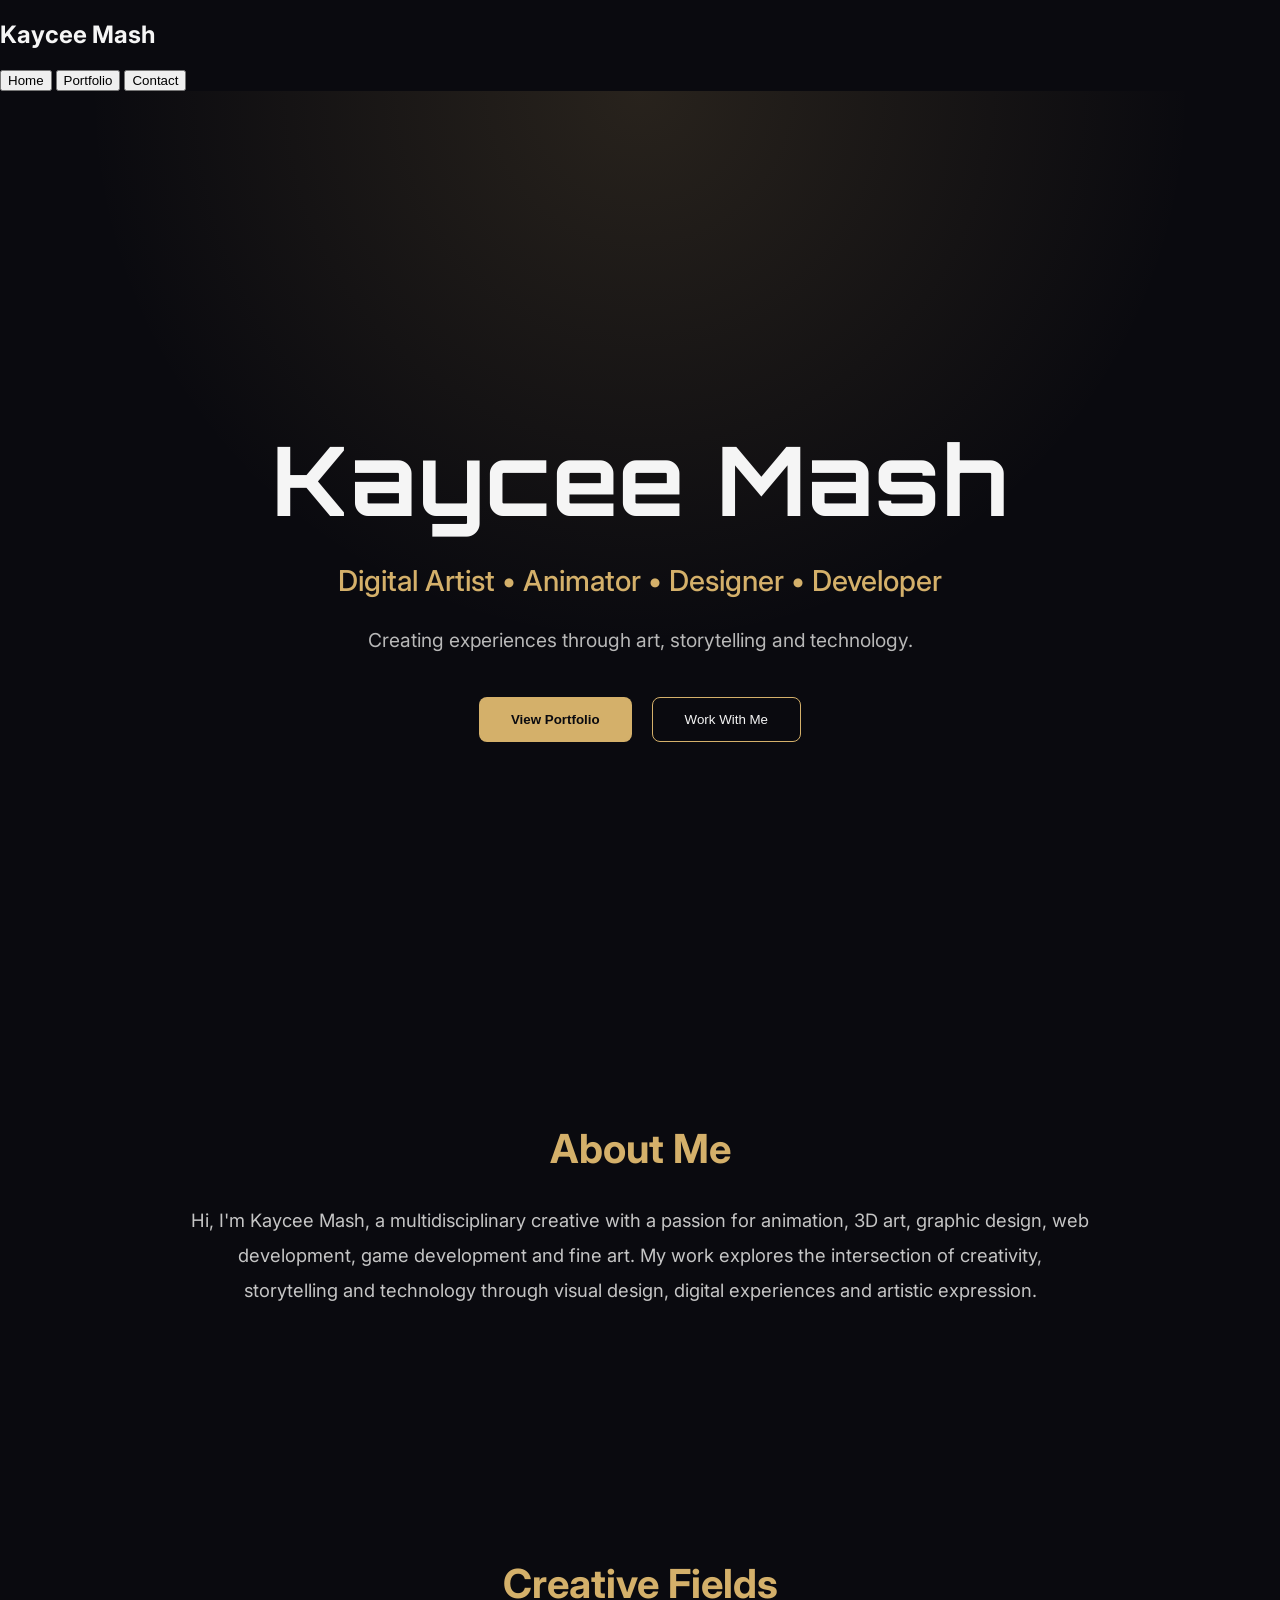
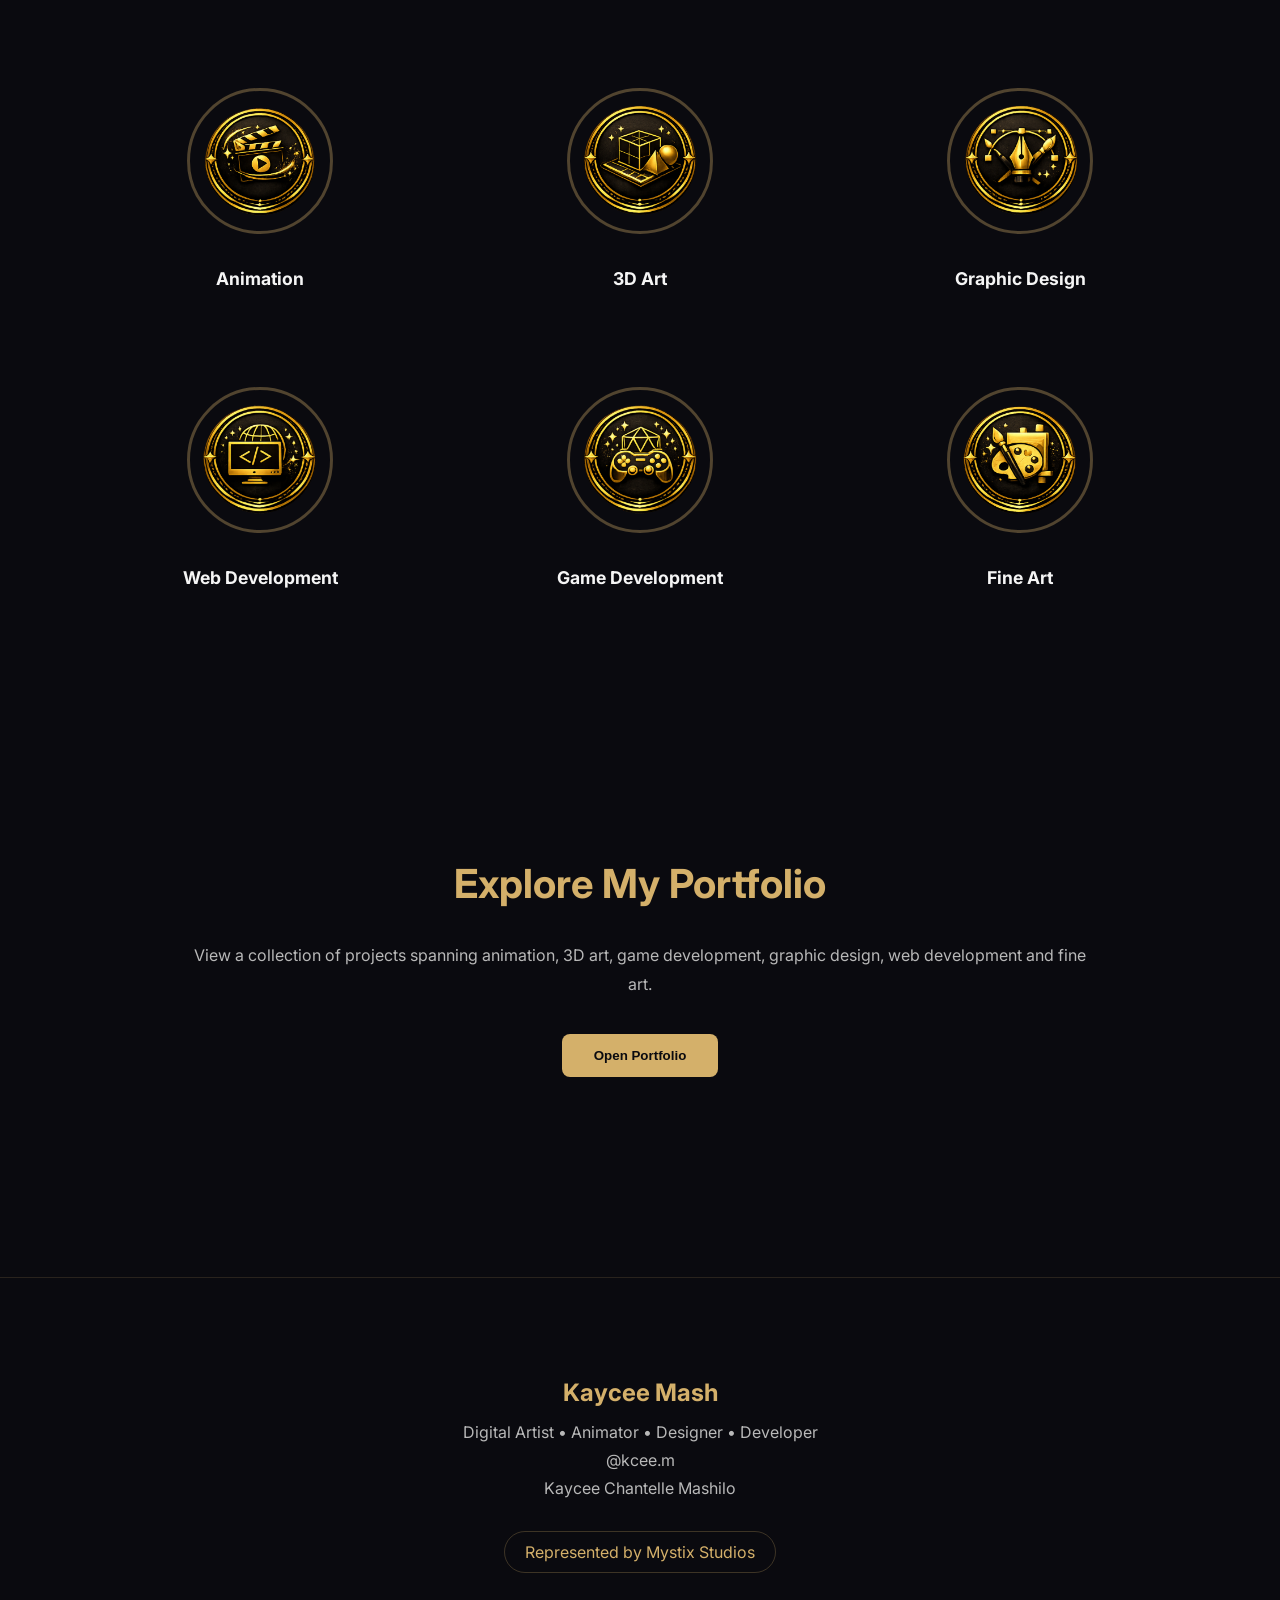
==== index.html @ d9550b4a "homepg" ====
<!DOCTYPE html>
<html lang="en">
<head>
    <meta charset="UTF-8">
    <meta name="viewport" content="width=device-width, initial-scale=1.0">
    <title>Kaycee Mash | Portfolio</title>
    <link rel="stylesheet" href="CSS/home.css">
    <link rel="preconnect" href="https://fonts.googleapis.com">
    <link rel="preconnect" href="https://fonts.gstatic.com" crossorigin>
    <link href="https://fonts.googleapis.com/css2?family=Orbitron:wght@400;700&family=Inter:wght@300;400;600&display=swap" rel="stylesheet">
</head>
<body>
   <header> 
       <div class="logo-container"> 
          <h2 class="logo-text">Kaycee Mash</h2> 
       </div> 

        <nav> <button id="homeBtn">Home</button> 
           <button id="portfolioBtn">Portfolio</button> 
           <button id="contactBtn">Contact</button> 
       </nav> 
  </header>

  <main> <!-- HERO SECTION -->
       <section id="hero-section">
          <div class="hero-content">
             <h1>Kaycee Mash</h1>
             <h2> Digital Artist • Animator • Designer • Developer </h2>
             <p> Creating experiences through art, storytelling and technology. </p>
              <div class="hero-buttons">
                 <button class="primary-btn" onclick="window.location.href='portfolio.html'"> View Portfolio </button>
                 <button class="secondary-btn" onclick="window.location.href='contact.html'"> Work With Me </button>
              </div>
          </div>
       </section>

      <!-- ABOUT -->
       <section id="about-section">
          <h2>About Me</h2>
          <p> Hi, I'm Kaycee Mash, a multidisciplinary creative with a passion for animation, 3D art, graphic design, web development, game development and fine art. My work explores the intersection of creativity, storytelling and technology through visual design, digital experiences and artistic expression. </p>
       </section>

       <!-- CREATIVE FIELDS -->
       <section id="creative-fields">
           <h2>Creative Fields</h2>
           <div class="fields-grid">
               <div class="field-card">
                  <img src="Images/Animation.png" alt="Animation">
                  <h3>Animation</h3>
               </div>
               <div class="field-card">
                  <img src="Images/3D art.png" alt="3D Art">
                  <h3>3D Art</h3>
               </div>
               <div class="field-card">
                   <img src="Images/Graphic design.png" alt="Graphic Design">
                   <h3>Graphic Design</h3>
               </div>
               <div class="field-card">
                  <img src="Images/web dev.png" alt="Web Development">
                  <h3>Web Development</h3>
               </div>
               <div class="field-card">
                  <img src="Images/Game dev.png" alt="Game Development">
                  <h3>Game Development</h3>
               </div>
               <div class="field-card">
                  <img src="Images/Fine art.png" alt="Fine Art">
                  <h3>Fine Art</h3>
               </div>
            </div>
    
        </section>

        <!-- PORTFOLIO CTA -->
        <section id="portfolio-cta">
           <h2>Explore My Portfolio</h2>
           <p> View a collection of projects spanning animation, 3D art, game development, graphic design, web development and fine art. </p>
           <button class="primary-btn" onclick="window.location.href='portfolio.html'"> Open Portfolio </button>
        </section>
   </main>

   <!-- FOOTER -->
   <footer id="main-footer">
      <h2>Kaycee Mash</h2>
      <p> Digital Artist • Animator • Designer • Developer </p>
      <p> @kcee.m </p>
      <p> Kaycee Chantelle Mashilo </p>
      <div class="represented"> Represented by Mystix Studios </div>
   </footer>

   <script src="JS/function.js"></script>

</body>
</html>
---- CSS/home.css ----
/* ==========================
   GLOBAL
========================== */

body {
    margin: 0;
    padding: 0;
    background: #0A0A0F;
    color: #F5F5F5;
    font-family: 'Inter', sans-serif;
    overflow-x: hidden;
}

main {
    width: 100%;
}

section {
    padding: 100px 20px;
}


/* ==========================
   HERO SECTION
========================== */

#hero-section {
    min-height: 100vh;

    display: flex;
    justify-content: center;
    align-items: center;

    text-align: center;

    padding: 0 20px;

    background:
    radial-gradient(
        circle at top,
        rgba(212,176,106,.15),
        transparent 50%
    ),
    #0A0A0F;
}

.hero-content {
    max-width: 900px;
}

.hero-content h1 {

    font-size: clamp(3rem, 8vw, 6rem);

    margin-bottom: 15px;

    color: #F5F5F5;

    font-family: 'Orbitron', sans-serif;

    letter-spacing: 2px;
}

.hero-content h2 {

    font-size: clamp(1.1rem, 3vw, 1.8rem);

    color: #D4B06A;

    margin-bottom: 25px;

    font-weight: 500;
}

.hero-content p {

    font-size: 1.2rem;

    color: #B8B8B8;

    max-width: 700px;

    margin: 0 auto 40px;

    line-height: 1.8;
}


/* ==========================
   HERO BUTTONS
========================== */

.hero-buttons {

    display: flex;

    justify-content: center;

    gap: 20px;

    flex-wrap: wrap;
}

.primary-btn {

    background: #D4B06A;

    color: #0A0A0F;

    border: none;

    padding: 14px 32px;

    border-radius: 8px;

    cursor: pointer;

    font-weight: 700;

    transition: all .3s ease;
}

.primary-btn:hover {

    transform: translateY(-4px);

    box-shadow: 0 10px 25px rgba(212,176,106,.35);
}

.secondary-btn {

    background: transparent;

    color: #F5F5F5;

    border: 1px solid #D4B06A;

    padding: 14px 32px;

    border-radius: 8px;

    cursor: pointer;

    transition: all .3s ease;
}

.secondary-btn:hover {

    background: #D4B06A;

    color: #0A0A0F;
}


/* ==========================
   ABOUT SECTION
========================== */

#about-section {

    max-width: 900px;

    margin: auto;

    text-align: center;
}

#about-section h2 {

    font-size: 2.5rem;

    margin-bottom: 30px;

    color: #D4B06A;
}

#about-section p {

    font-size: 1.15rem;

    line-height: 1.9;

    color: #C5C5C5;
}


/* ==========================
   CREATIVE FIELDS
========================== */

#creative-fields {

    text-align: center;
}

#creative-fields h2 {

    font-size: 2.5rem;

    color: #D4B06A;

    margin-bottom: 60px;
}

.fields-grid {

    max-width: 1100px;

    margin: auto;

    display: grid;

    grid-template-columns: repeat(3, 1fr);

    gap: 40px;
}

.field-card {

    padding: 20px;

    transition: all .3s ease;
}

.field-card:hover {

    transform: translateY(-8px);
}

.field-card img {

    width: 140px;

    height: 140px;

    border-radius: 50%;

    object-fit: cover;

    margin-bottom: 20px;

    border: 3px solid rgba(212,176,106,.35);

    transition: all .3s ease;
}

.field-card:hover img {

    border-color: #D4B06A;

    transform: scale(1.05);
}

.field-card h3 {

    color: #F5F5F5;

    font-size: 1.1rem;

    margin-top: 10px;
}


/* ==========================
   PORTFOLIO CTA
========================== */

#portfolio-cta {

    text-align: center;

    max-width: 900px;

    margin: auto;
}

#portfolio-cta h2 {

    color: #D4B06A;

    font-size: 2.5rem;
}

#portfolio-cta p {

    color: #B8B8B8;

    line-height: 1.8;

    margin-bottom: 35px;
}


/* ==========================
   FOOTER
========================== */

#main-footer {

    text-align: center;

    padding: 80px 20px;

    border-top: 1px solid rgba(212,176,106,.15);

    margin-top: 100px;
}

#main-footer h2 {

    color: #D4B06A;

    margin-bottom: 15px;
}

#main-footer p {

    color: #B8B8B8;

    margin: 8px 0;
}

.represented {

    margin-top: 25px;

    display: inline-block;

    padding: 10px 20px;

    border-radius: 30px;

    border: 1px solid rgba(212,176,106,.25);

    color: #D4B06A;
}


/* ==========================
   MOBILE
========================== */

@media (max-width: 768px) {

    .fields-grid {

        grid-template-columns: repeat(2, 1fr);

        gap: 30px;
    }

    .field-card img {

        width: 100px;

        height: 100px;
    }

    .hero-buttons {

        flex-direction: column;

        align-items: center;
    }

    .primary-btn,
    .secondary-btn {

        width: 220px;
    }
}
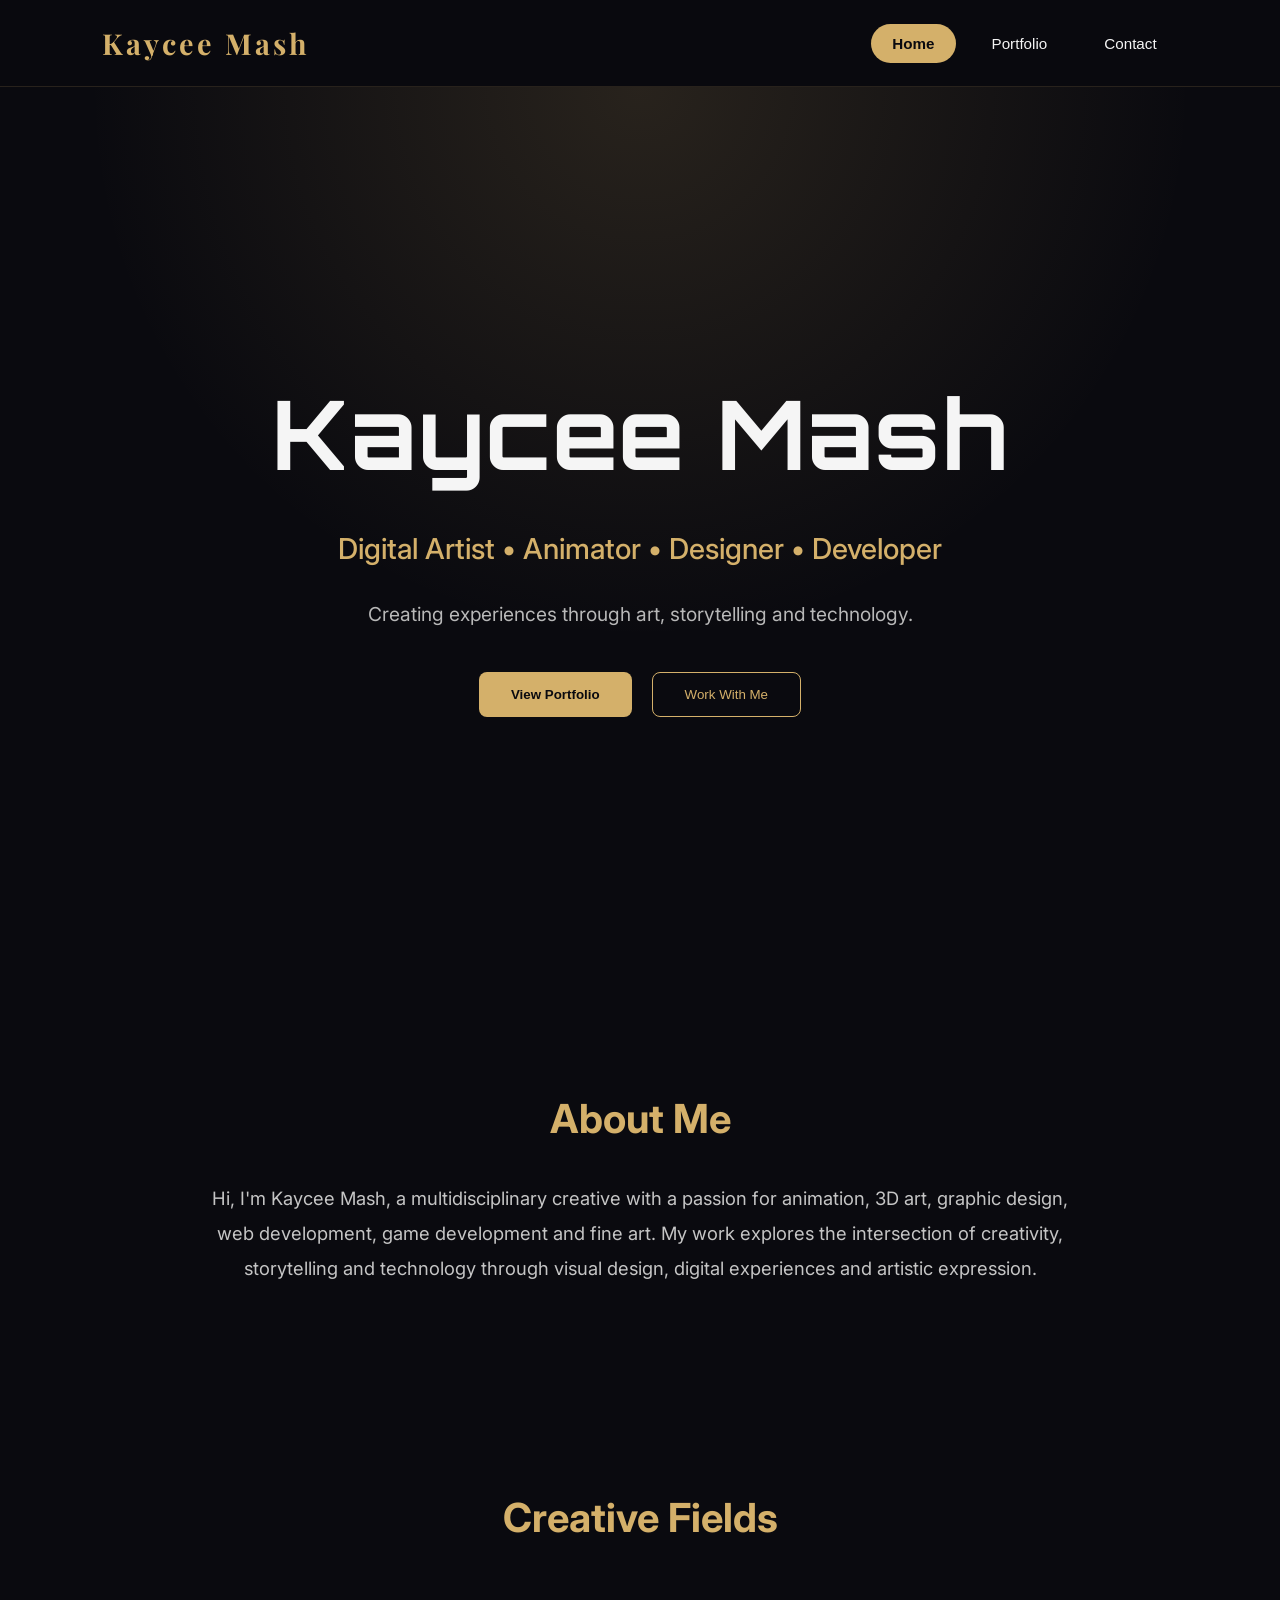
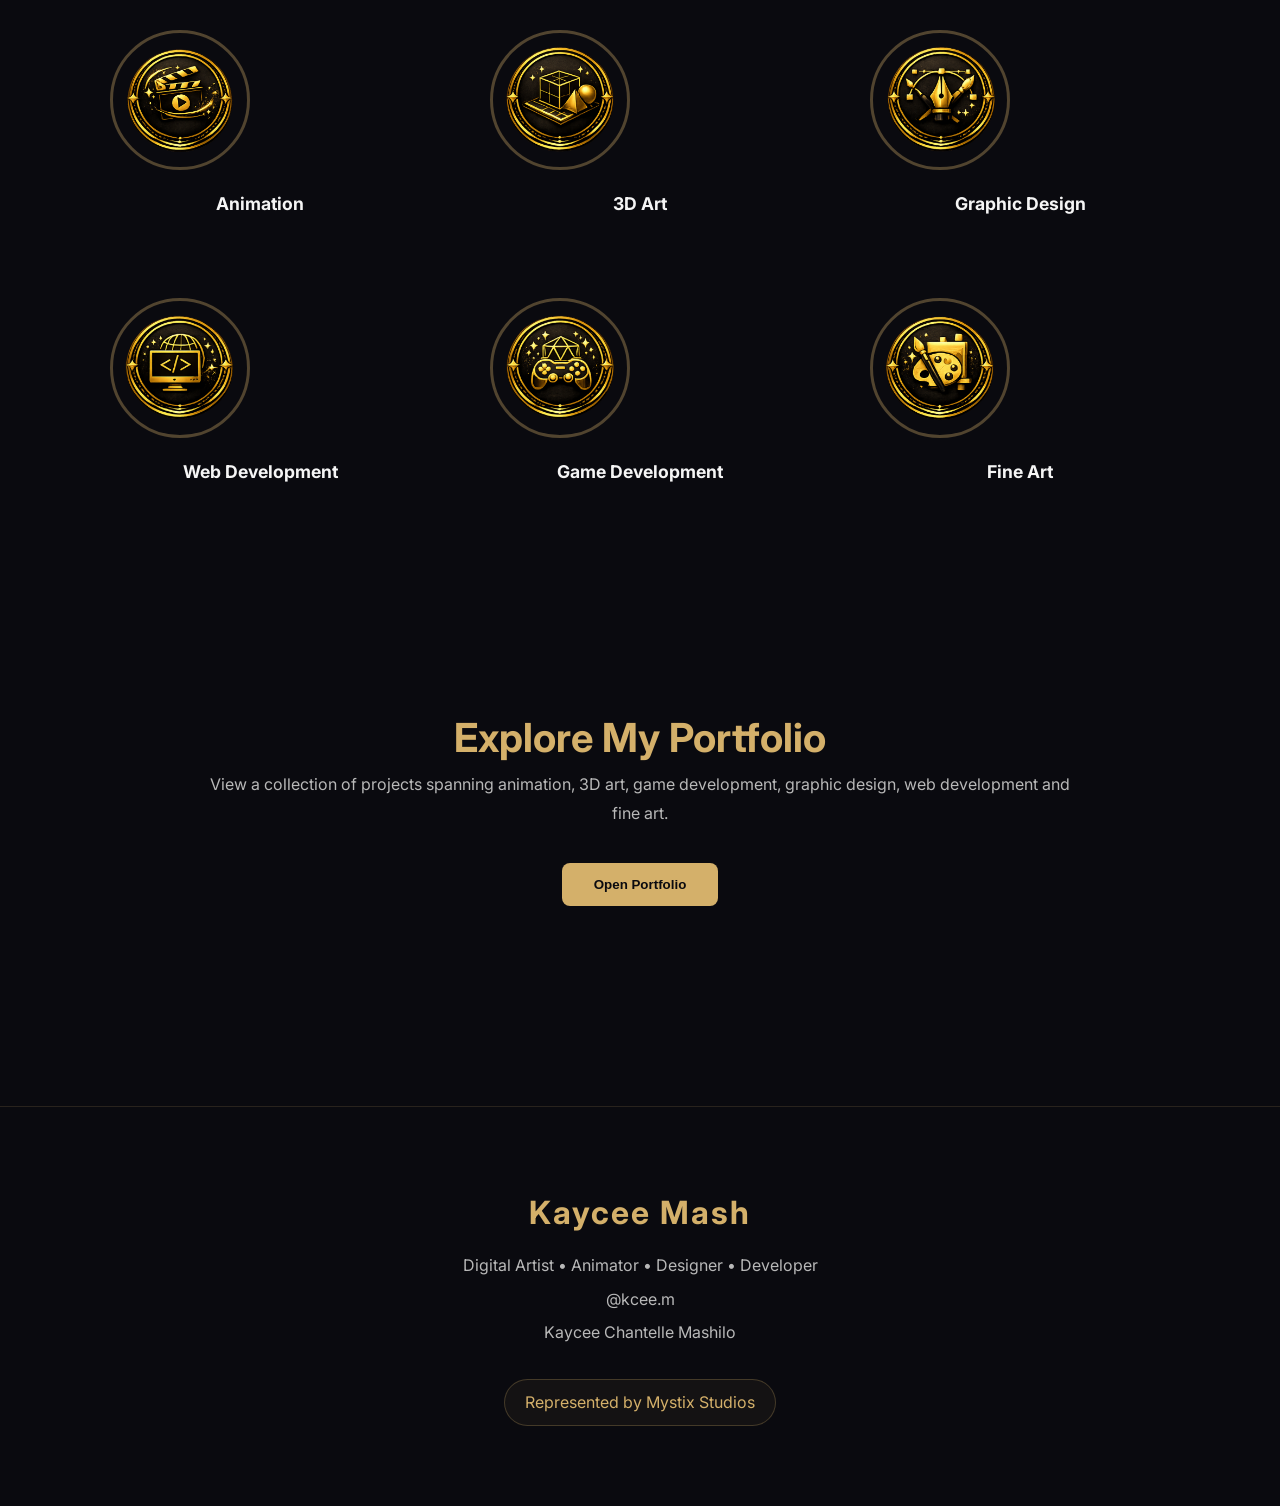
==== commit 0dd1ec4c: "port" ====
--- a/index.html
+++ b/index.html
@@ -5,9 +5,11 @@
     <meta name="viewport" content="width=device-width, initial-scale=1.0">
     <title>Kaycee Mash | Portfolio</title>
     <link rel="stylesheet" href="CSS/home.css">
+    <link rel="stylesheet" href="CSS/styles.css">
     <link rel="preconnect" href="https://fonts.googleapis.com">
     <link rel="preconnect" href="https://fonts.gstatic.com" crossorigin>
     <link href="https://fonts.googleapis.com/css2?family=Orbitron:wght@400;700&family=Inter:wght@300;400;600&display=swap" rel="stylesheet">
+    <link href="https://fonts.googleapis.com/css2?family=Playfair+Display:wght@500;600;700&family=Inter:wght@300;400;500;600;700&display=swap" rel="stylesheet">
 </head>
 <body>
    <header> 
--- a/CSS/home.css
+++ b/CSS/home.css
@@ -292,51 +292,6 @@
 
 
 /* ==========================
-   FOOTER
-========================== */
-
-#main-footer {
-
-    text-align: center;
-
-    padding: 80px 20px;
-
-    border-top: 1px solid rgba(212,176,106,.15);
-
-    margin-top: 100px;
-}
-
-#main-footer h2 {
-
-    color: #D4B06A;
-
-    margin-bottom: 15px;
-}
-
-#main-footer p {
-
-    color: #B8B8B8;
-
-    margin: 8px 0;
-}
-
-.represented {
-
-    margin-top: 25px;
-
-    display: inline-block;
-
-    padding: 10px 20px;
-
-    border-radius: 30px;
-
-    border: 1px solid rgba(212,176,106,.25);
-
-    color: #D4B06A;
-}
-
-
-/* ==========================
    MOBILE
 ========================== */
 
--- a/CSS/styles.css
+++ b/CSS/styles.css
@@ -0,0 +1,310 @@
+/* ==========================
+   GLOBAL RESET
+========================== */
+
+* {
+    margin: 0;
+    padding: 0;
+    box-sizing: border-box;
+}
+
+html {
+    scroll-behavior: smooth;
+}
+
+body {
+
+    background: #0A0A0F;
+
+    color: #F5F5F5;
+
+    font-family: 'Inter', sans-serif;
+
+    line-height: 1.6;
+
+    overflow-x: hidden;
+}
+
+a {
+    text-decoration: none;
+}
+
+img {
+    max-width: 100%;
+    display: block;
+}
+
+
+/* ==========================
+   HEADER
+========================== */
+
+header {
+
+    display: flex;
+
+    justify-content: space-between;
+
+    align-items: center;
+
+    padding: 20px 8%;
+
+    position: sticky;
+
+    top: 0;
+
+    z-index: 1000;
+
+    background: rgba(10, 10, 15, 0.95);
+
+    backdrop-filter: blur(12px);
+
+    border-bottom: 1px solid rgba(212,176,106,.15);
+}
+
+
+/* ==========================
+   LOGO
+========================== */
+
+.logo-text {
+
+    font-size: 1.8rem;
+
+    font-weight: 700;
+
+    letter-spacing: 3px;
+
+    color: #D4B06A;
+
+    font-family: 'Playfair Display', serif;
+}
+
+
+/* ==========================
+   NAVIGATION
+========================== */
+
+nav {
+
+    display: flex;
+
+    gap: 15px;
+}
+
+nav button {
+
+    background: transparent;
+
+    border: 1px solid transparent;
+
+    color: #F5F5F5;
+
+    padding: 10px 20px;
+
+    border-radius: 30px;
+
+    cursor: pointer;
+
+    font-size: 0.95rem;
+
+    font-weight: 500;
+
+    transition: all .3s ease;
+}
+
+nav button:hover {
+
+    border-color: #D4B06A;
+
+    color: #D4B06A;
+
+    transform: translateY(-2px);
+}
+
+
+/* Active Page */
+
+nav button.active {
+
+    background: #D4B06A;
+
+    color: #0A0A0F;
+
+    font-weight: 600;
+}
+
+
+/* ==========================
+   BUTTONS
+========================== */
+
+.primary-btn {
+
+    background: #D4B06A;
+
+    color: #0A0A0F;
+
+    border: none;
+
+    padding: 14px 32px;
+
+    border-radius: 8px;
+
+    cursor: pointer;
+
+    font-weight: 700;
+
+    transition: all .3s ease;
+}
+
+.primary-btn:hover {
+
+    transform: translateY(-4px);
+
+    box-shadow:
+    0 10px 25px rgba(212,176,106,.3);
+}
+
+
+.secondary-btn {
+
+    background: transparent;
+
+    border: 1px solid #D4B06A;
+
+    color: #D4B06A;
+
+    padding: 14px 32px;
+
+    border-radius: 8px;
+
+    cursor: pointer;
+
+    transition: all .3s ease;
+}
+
+.secondary-btn:hover {
+
+    background: #D4B06A;
+
+    color: #0A0A0F;
+}
+
+
+/* ==========================
+   SECTION SPACING
+========================== */
+
+section {
+    padding: 100px 20px;
+}
+
+
+/* ==========================
+   FOOTER
+========================== */
+
+#main-footer {
+
+    text-align: center;
+
+    padding: 80px 20px;
+
+    margin-top: 100px;
+
+    border-top: 1px solid rgba(212,176,106,.15);
+}
+
+#main-footer h2 {
+
+    color: #D4B06A;
+
+    margin-bottom: 15px;
+
+    font-size: 2rem;
+
+    letter-spacing: 2px;
+}
+
+#main-footer p {
+
+    color: #B8B8B8;
+
+    margin: 8px 0;
+}
+
+.represented {
+
+    margin-top: 25px;
+
+    display: inline-block;
+
+    padding: 10px 20px;
+
+    border-radius: 30px;
+
+    border: 1px solid rgba(212,176,106,.25);
+
+    color: #D4B06A;
+
+    background: rgba(212,176,106,.05);
+}
+
+
+/* ==========================
+   SCROLLBAR
+========================== */
+
+::-webkit-scrollbar {
+    width: 8px;
+}
+
+::-webkit-scrollbar-track {
+    background: #0A0A0F;
+}
+
+::-webkit-scrollbar-thumb {
+    background: #D4B06A;
+    border-radius: 10px;
+}
+
+
+/* ==========================
+   MOBILE
+========================== */
+
+@media (max-width: 768px) {
+
+    header {
+
+        flex-direction: column;
+
+        gap: 15px;
+
+        padding: 20px;
+    }
+
+    nav {
+
+        flex-wrap: wrap;
+
+        justify-content: center;
+    }
+
+    nav button {
+
+        padding: 10px 16px;
+    }
+
+    .logo-text {
+
+        font-size: 1.5rem;
+    }
+
+    section {
+
+        padding: 80px 20px;
+    }
+
+}
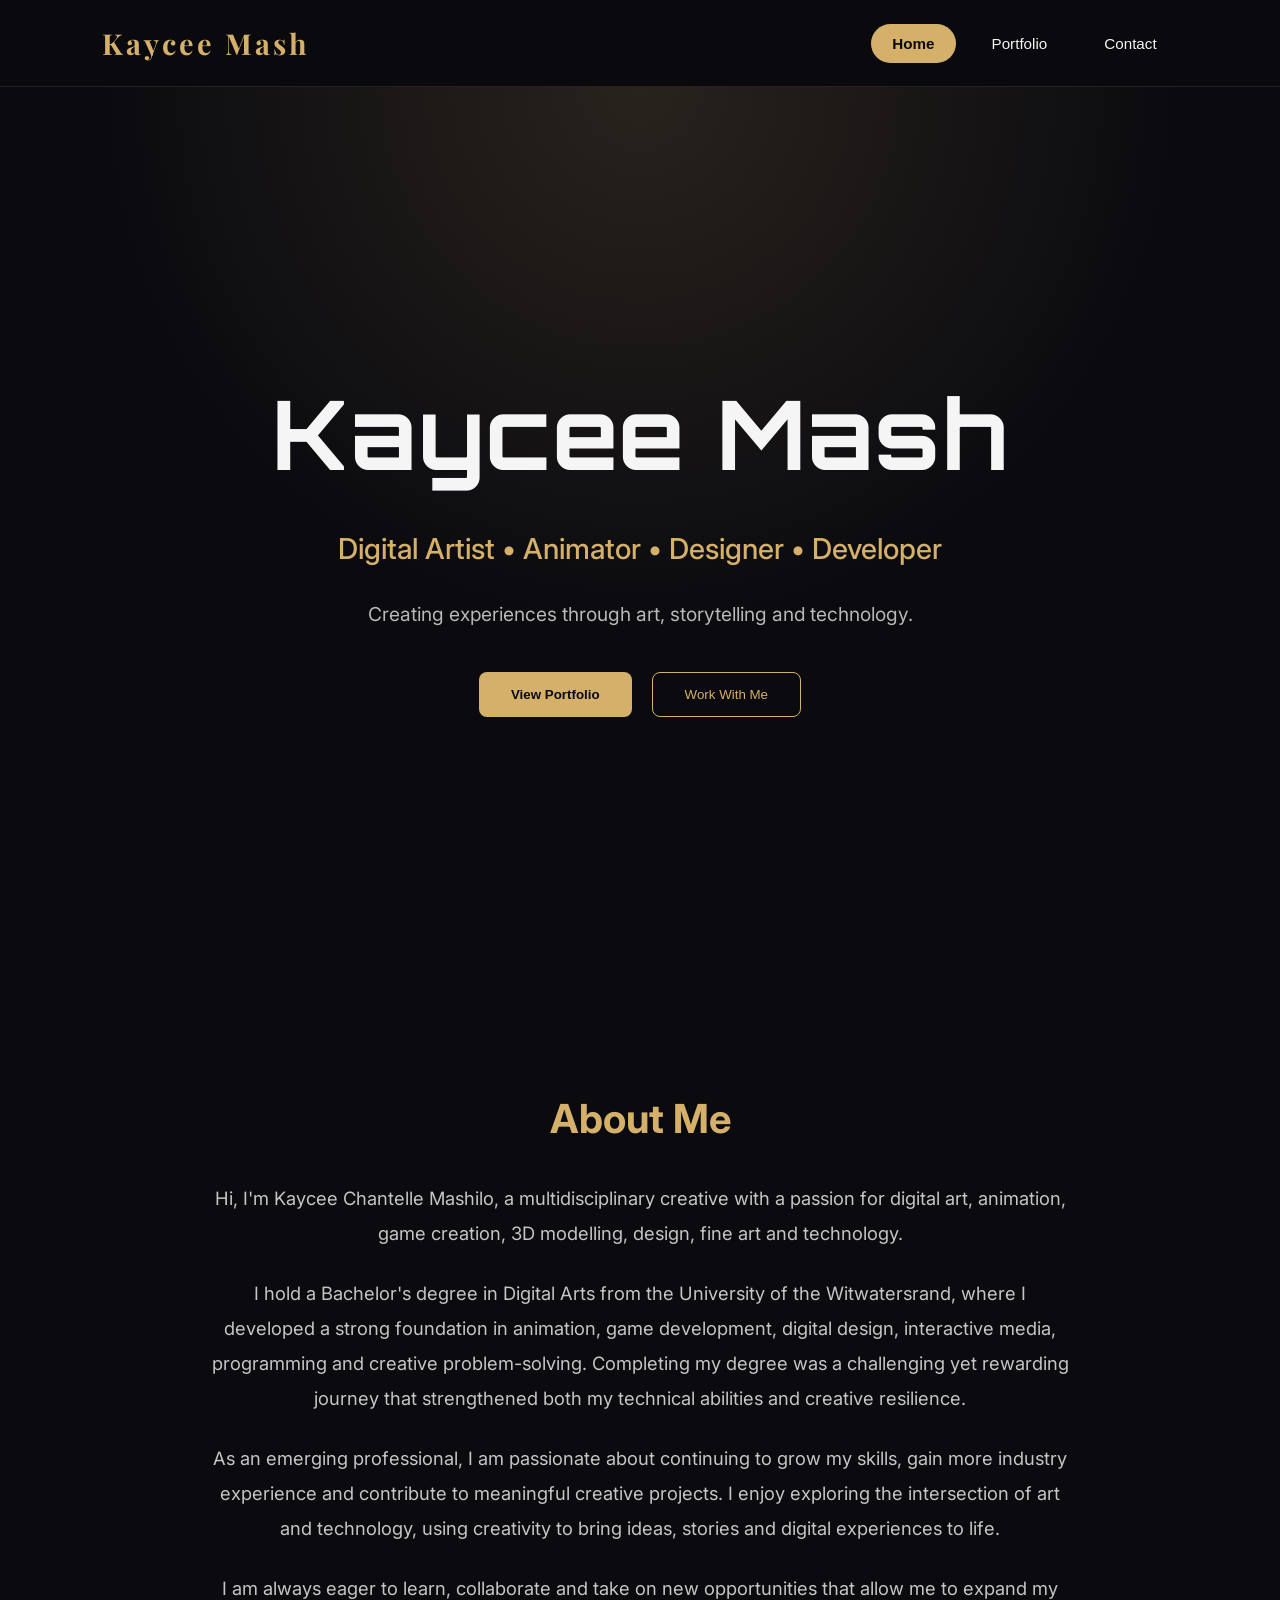
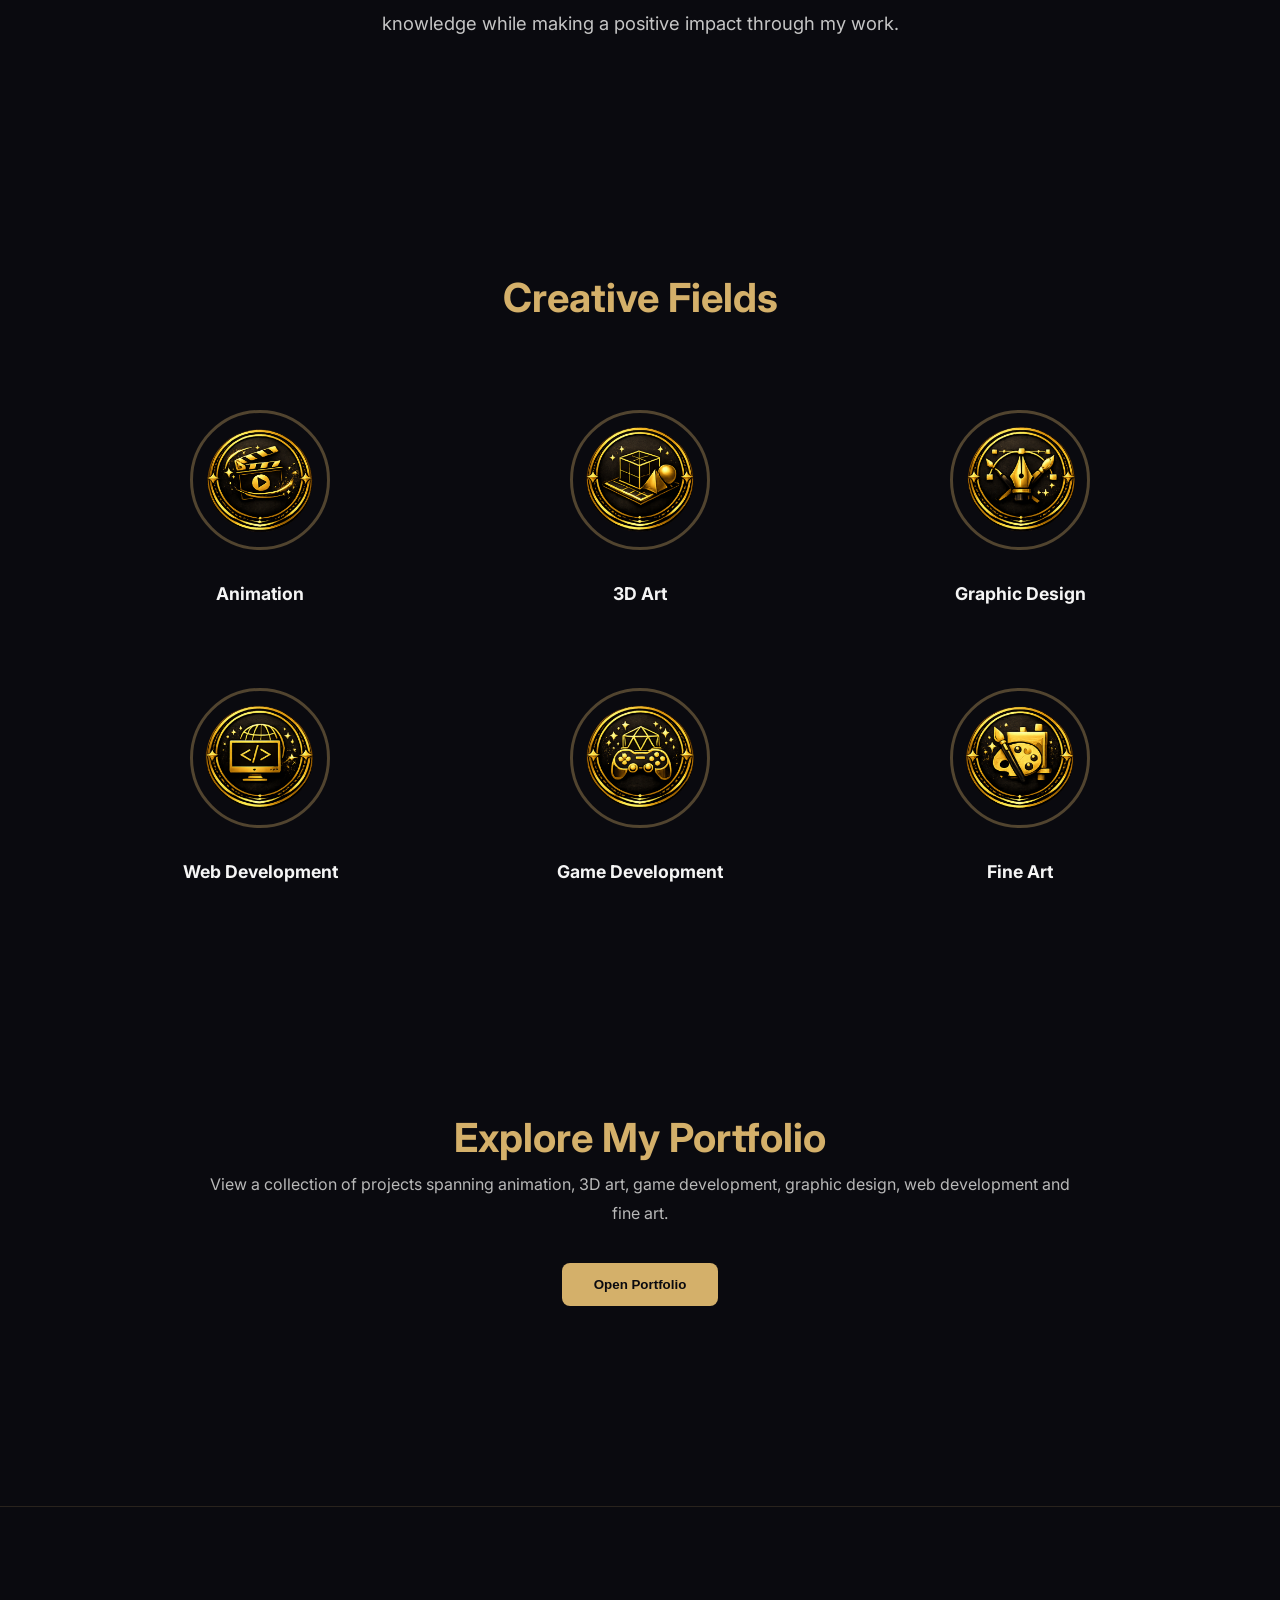
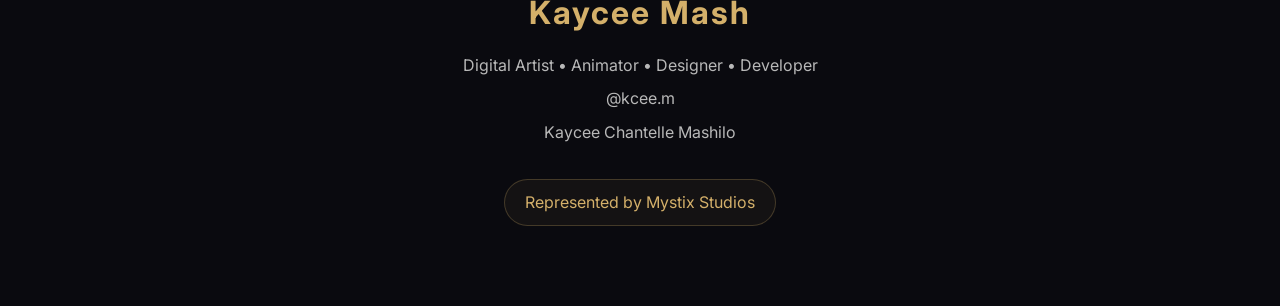
==== commit 99db1a9a: "index" ====
--- a/index.html
+++ b/index.html
@@ -39,7 +39,22 @@
       <!-- ABOUT -->
        <section id="about-section">
           <h2>About Me</h2>
-          <p> Hi, I'm Kaycee Mash, a multidisciplinary creative with a passion for animation, 3D art, graphic design, web development, game development and fine art. My work explores the intersection of creativity, storytelling and technology through visual design, digital experiences and artistic expression. </p>
+
+          <p>
+             Hi, I'm Kaycee Chantelle Mashilo, a multidisciplinary creative with a passion for digital art, animation, game creation, 3D modelling, design, fine art and technology.
+          </p>
+
+          <p>
+             I hold a Bachelor's degree in Digital Arts from the University of the Witwatersrand, where I developed a strong foundation in animation, game development, digital design, interactive media, programming and creative problem-solving. Completing my degree was a challenging yet rewarding journey that strengthened both my technical abilities and creative resilience.
+          </p>
+
+          <p>
+             As an emerging professional, I am passionate about continuing to grow my skills, gain more industry experience and contribute to meaningful creative projects. I enjoy exploring the intersection of art and technology, using creativity to bring ideas, stories and digital experiences to life.
+          </p>
+
+          <p>
+             I am always eager to learn, collaborate and take on new opportunities that allow me to expand my knowledge while making a positive impact through my work.
+          </p>
        </section>
 
        <!-- CREATIVE FIELDS -->
--- a/CSS/home.css
+++ b/CSS/home.css
@@ -165,6 +165,15 @@
     text-align: center;
 }
 
+#about-section p {
+
+    margin-bottom: 25px;
+
+    line-height: 1.8;
+
+    color: #C5C5C5;
+}
+
 #about-section h2 {
 
     font-size: 2.5rem;
@@ -217,6 +226,16 @@
 
 .field-card {
 
+    display: flex;
+
+    flex-direction: column;
+
+    align-items: center;
+
+    justify-content: flex-start;
+
+    text-align: center;
+
     padding: 20px;
 
     transition: all .3s ease;
@@ -235,7 +254,7 @@
 
     border-radius: 50%;
 
-    object-fit: cover;
+    object-fit: contain;
 
     margin-bottom: 20px;
 
@@ -253,6 +272,8 @@
 
 .field-card h3 {
 
+    text-align: center;
+
     color: #F5F5F5;
 
     font-size: 1.1rem;
@@ -289,6 +310,9 @@
 
     margin-bottom: 35px;
 }
+
+
+
 
 
 /* ==========================
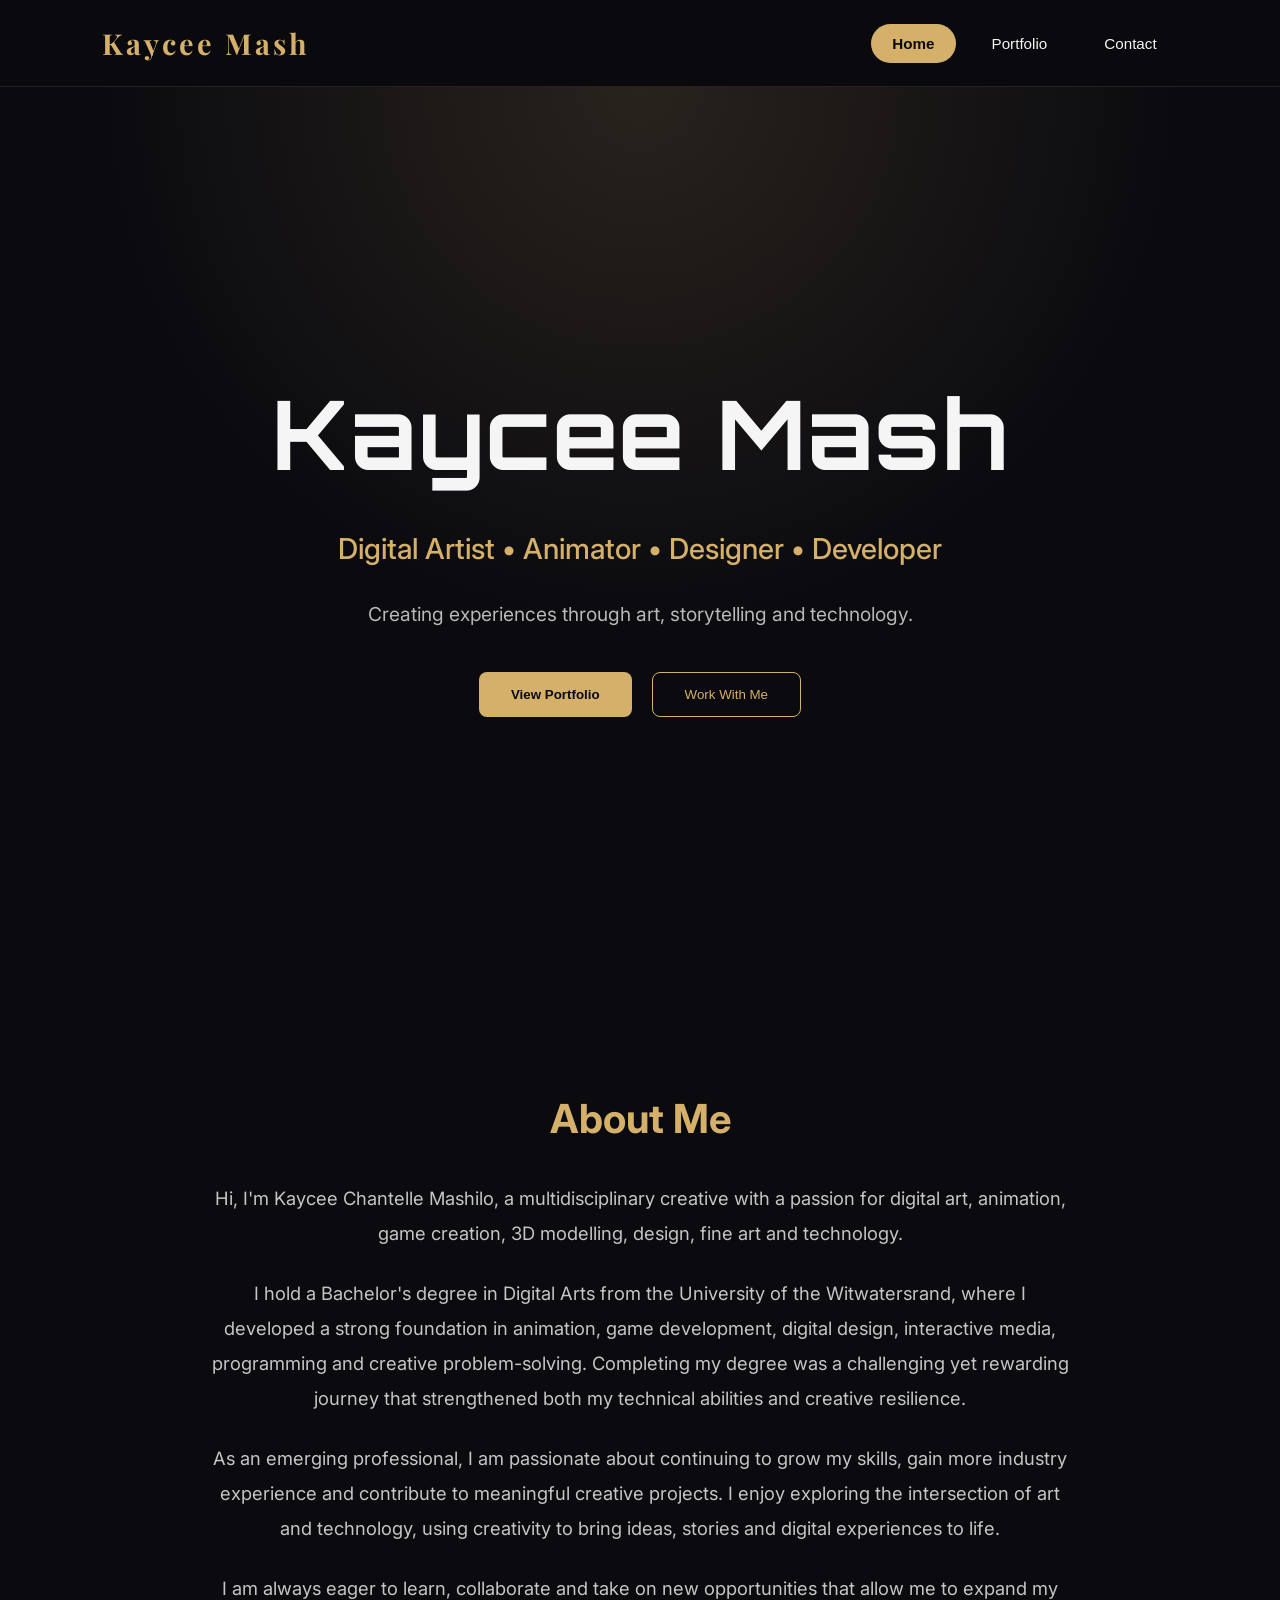
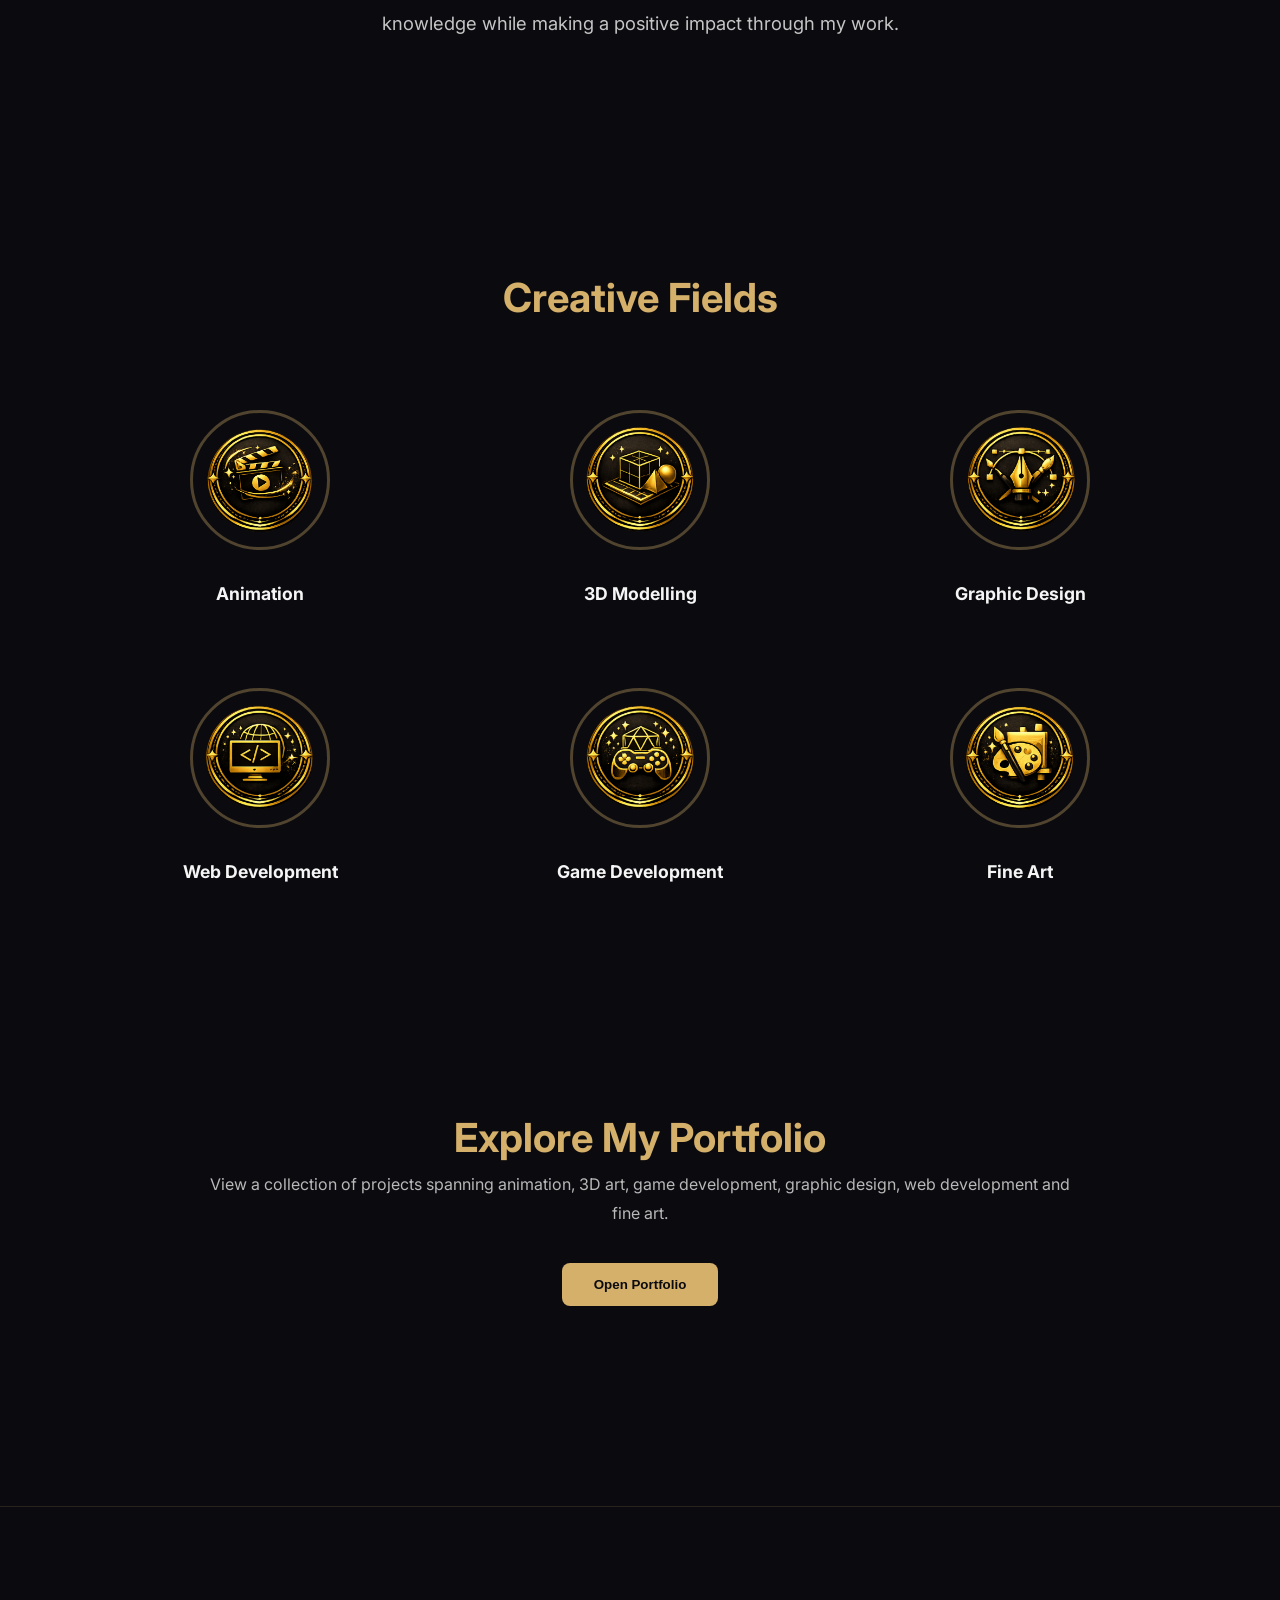
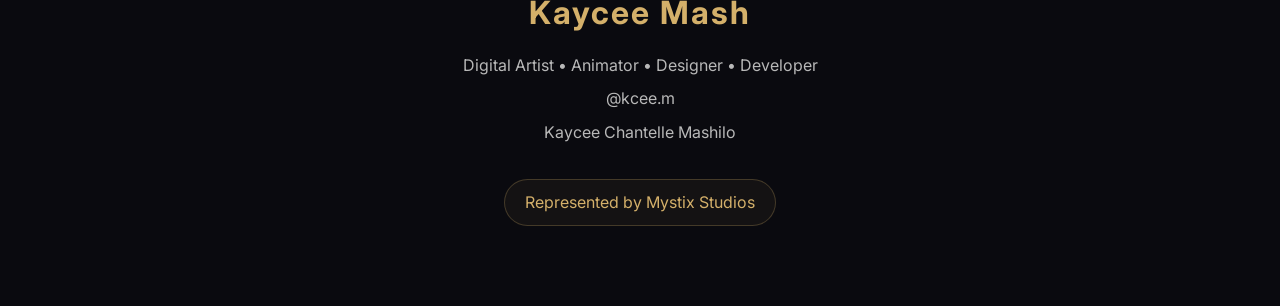
==== commit 1650334b: "done" ====
--- a/index.html
+++ b/index.html
@@ -67,7 +67,7 @@
                </div>
                <div class="field-card">
                   <img src="Images/3D art.png" alt="3D Art">
-                  <h3>3D Art</h3>
+                  <h3>3D Modelling</h3>
                </div>
                <div class="field-card">
                    <img src="Images/Graphic design.png" alt="Graphic Design">
